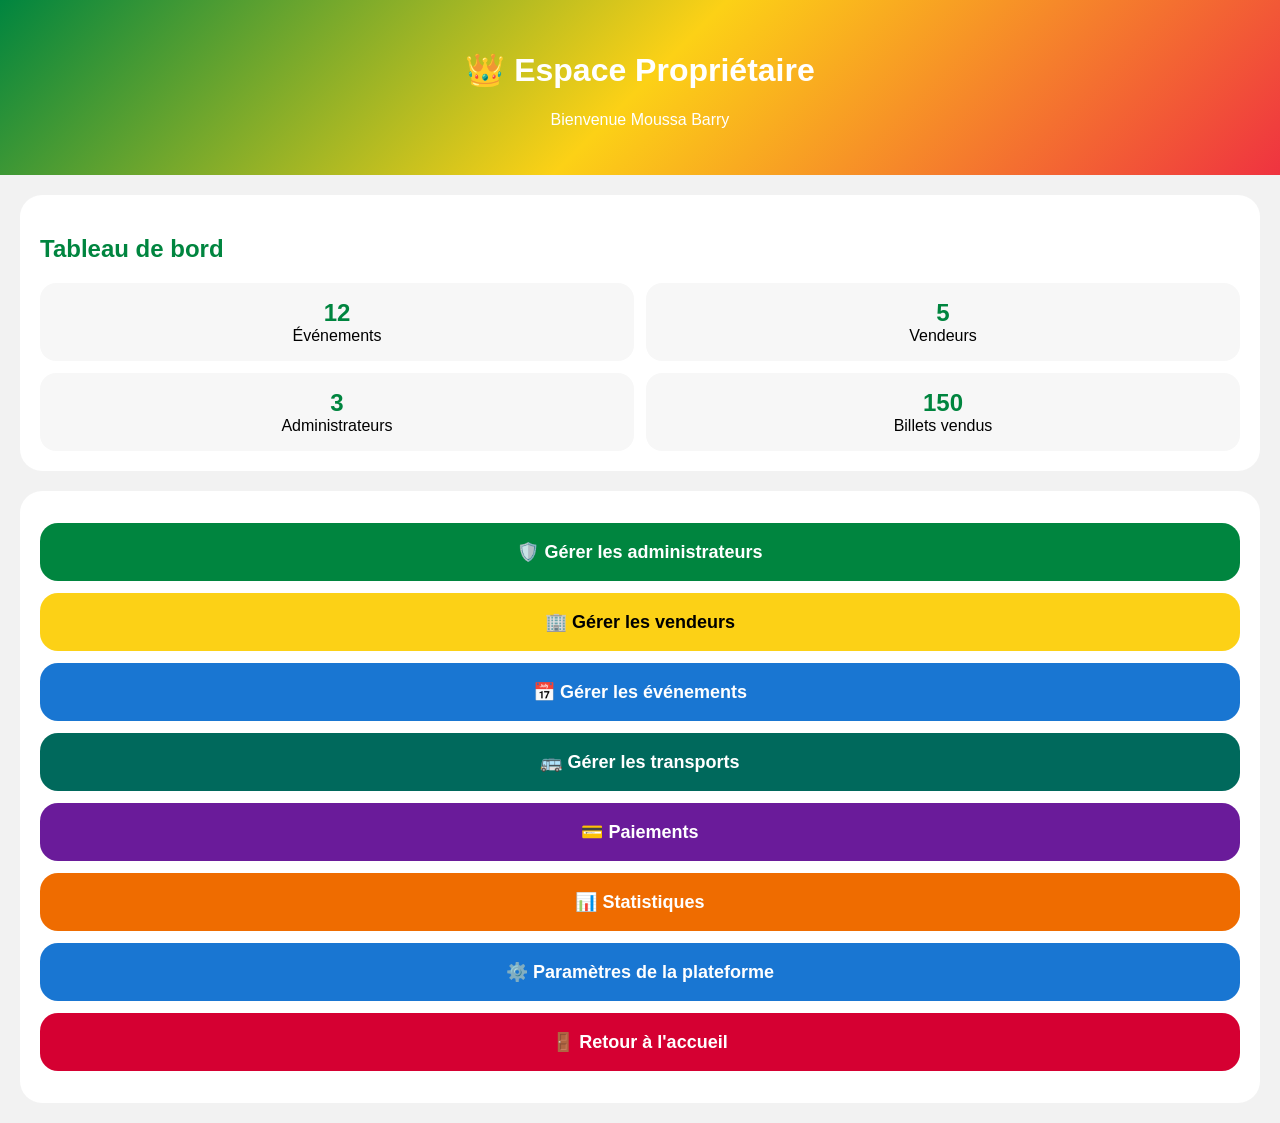
==== admin.html @ 76aff9ab "Update admin.html" ====
<!DOCTYPE html>
<html lang="fr">
<head>
<meta charset="UTF-8">
<meta name="viewport" content="width=device-width, initial-scale=1.0">
<title>FasoPass - Espace Propriétaire</title>
<style>
body{margin:0;font-family:Arial,sans-serif;background:#f2f2f2}
.header{background:linear-gradient(135deg,#00853F,#FCD116,#EF3340);color:white;padding:30px;text-align:center}
.card{background:white;margin:20px;border-radius:22px;padding:20px}
.btn{display:block;text-decoration:none;text-align:center;padding:18px;border-radius:18px;font-weight:bold;margin:12px 0;font-size:18px}
.green{background:#00853F;color:white}
.yellow{background:#FCD116;color:black}
.blue{background:#1976D2;color:white}
.teal{background:#00695C;color:white}
.purple{background:#6A1B9A;color:white}
.orange{background:#EF6C00;color:white}
.red{background:#D50032;color:white}
.stats{display:grid;grid-template-columns:repeat(2,1fr);gap:12px}
.box{background:#f7f7f7;border-radius:16px;padding:16px;text-align:center}
.box h2{margin:0;color:#00853F}
</style>
</head>
<body>

<div class="header">
<h1>👑 Espace Propriétaire</h1>
<p>Bienvenue Moussa Barry</p>
</div>

<div class="card">
<h2 style="color:#00853F;">Tableau de bord</h2>

<div class="stats">
<div class="box"><h2>12</h2>Événements</div>
<div class="box"><h2>5</h2>Vendeurs</div>
<div class="box"><h2>3</h2>Administrateurs</div>
<div class="box"><h2>150</h2>Billets vendus</div>
</div>
</div>

<div class="card">

<a href="#" class="btn green">🛡️ Gérer les administrateurs</a>

<a href="#" class="btn yellow">🏢 Gérer les vendeurs</a>

<a href="#" class="btn blue">📅 Gérer les événements</a>

<a href="#" class="btn teal">🚌 Gérer les transports</a>

<a href="#" class="btn purple">💳 Paiements</a>

<a href="#" class="btn orange">📊 Statistiques</a>

<a href="#" class="btn blue">⚙️ Paramètres de la plateforme</a>

<a href="index.html" class="btn red">🚪 Retour à l'accueil</a>

</div>

</body>
</html>
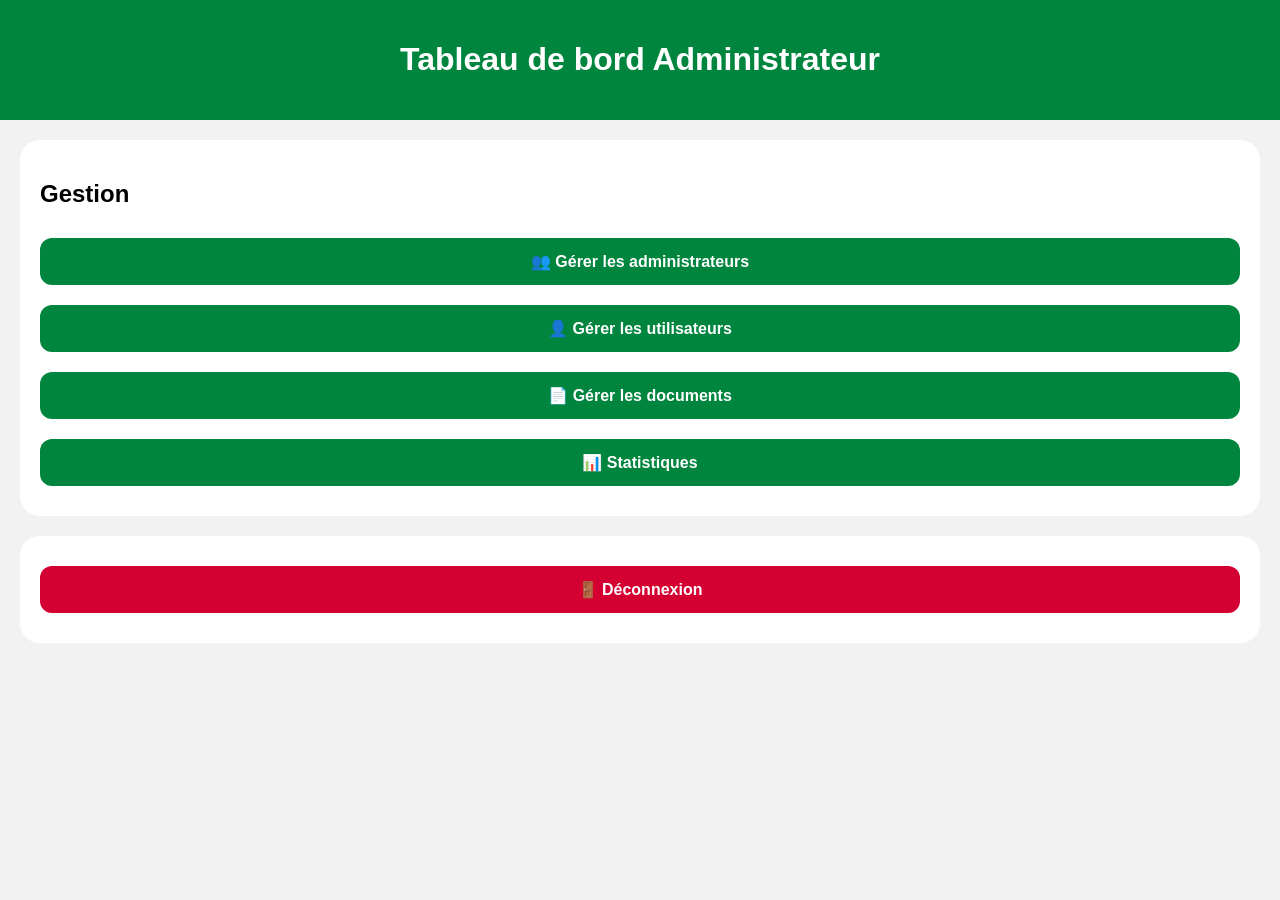
==== commit d3bf3147: "Update admin.html" ====
--- a/admin.html
+++ b/admin.html
@@ -3,60 +3,80 @@
 <head>
 <meta charset="UTF-8">
 <meta name="viewport" content="width=device-width, initial-scale=1.0">
-<title>FasoPass - Espace Propriétaire</title>
+<title>FasoPass - Tableau de bord Admin</title>
+
 <style>
-body{margin:0;font-family:Arial,sans-serif;background:#f2f2f2}
-.header{background:linear-gradient(135deg,#00853F,#FCD116,#EF3340);color:white;padding:30px;text-align:center}
-.card{background:white;margin:20px;border-radius:22px;padding:20px}
-.btn{display:block;text-decoration:none;text-align:center;padding:18px;border-radius:18px;font-weight:bold;margin:12px 0;font-size:18px}
-.green{background:#00853F;color:white}
-.yellow{background:#FCD116;color:black}
-.blue{background:#1976D2;color:white}
-.teal{background:#00695C;color:white}
-.purple{background:#6A1B9A;color:white}
-.orange{background:#EF6C00;color:white}
-.red{background:#D50032;color:white}
-.stats{display:grid;grid-template-columns:repeat(2,1fr);gap:12px}
-.box{background:#f7f7f7;border-radius:16px;padding:16px;text-align:center}
-.box h2{margin:0;color:#00853F}
+body{
+  margin:0;
+  font-family:Arial,sans-serif;
+  background:#f2f2f2;
+}
+.header{
+  background:#00853F;
+  color:white;
+  text-align:center;
+  padding:20px;
+}
+.card{
+  background:white;
+  margin:20px;
+  padding:20px;
+  border-radius:20px;
+}
+button{
+  width:100%;
+  padding:14px;
+  margin:10px 0;
+  border:none;
+  border-radius:12px;
+  font-size:16px;
+  font-weight:bold;
+  cursor:pointer;
+}
+.green{
+  background:#00853F;
+  color:white;
+}
+.red{
+  background:#D50032;
+  color:white;
+}
+a{
+  text-decoration:none;
+}
 </style>
 </head>
+
 <body>
 
 <div class="header">
-<h1>👑 Espace Propriétaire</h1>
-<p>Bienvenue Moussa Barry</p>
+  <h1>Tableau de bord Administrateur</h1>
 </div>
 
 <div class="card">
-<h2 style="color:#00853F;">Tableau de bord</h2>
+  <h2>Gestion</h2>
 
-<div class="stats">
-<div class="box"><h2>12</h2>Événements</div>
-<div class="box"><h2>5</h2>Vendeurs</div>
-<div class="box"><h2>3</h2>Administrateurs</div>
-<div class="box"><h2>150</h2>Billets vendus</div>
-</div>
+  <a href="administrateurs.html">
+    <button class="green">👥 Gérer les administrateurs</button>
+  </a>
+
+  <a href="utilisateurs.html">
+    <button class="green">👤 Gérer les utilisateurs</button>
+  </a>
+
+  <a href="documents.html">
+    <button class="green">📄 Gérer les documents</button>
+  </a>
+
+  <a href="statistiques.html">
+    <button class="green">📊 Statistiques</button>
+  </a>
 </div>
 
 <div class="card">
-
-<a href="#" class="btn green">🛡️ Gérer les administrateurs</a>
-
-<a href="#" class="btn yellow">🏢 Gérer les vendeurs</a>
-
-<a href="#" class="btn blue">📅 Gérer les événements</a>
-
-<a href="#" class="btn teal">🚌 Gérer les transports</a>
-
-<a href="#" class="btn purple">💳 Paiements</a>
-
-<a href="#" class="btn orange">📊 Statistiques</a>
-
-<a href="#" class="btn blue">⚙️ Paramètres de la plateforme</a>
-
-<a href="index.html" class="btn red">🚪 Retour à l'accueil</a>
-
+  <a href="index.html">
+    <button class="red">🚪 Déconnexion</button>
+  </a>
 </div>
 
 </body>
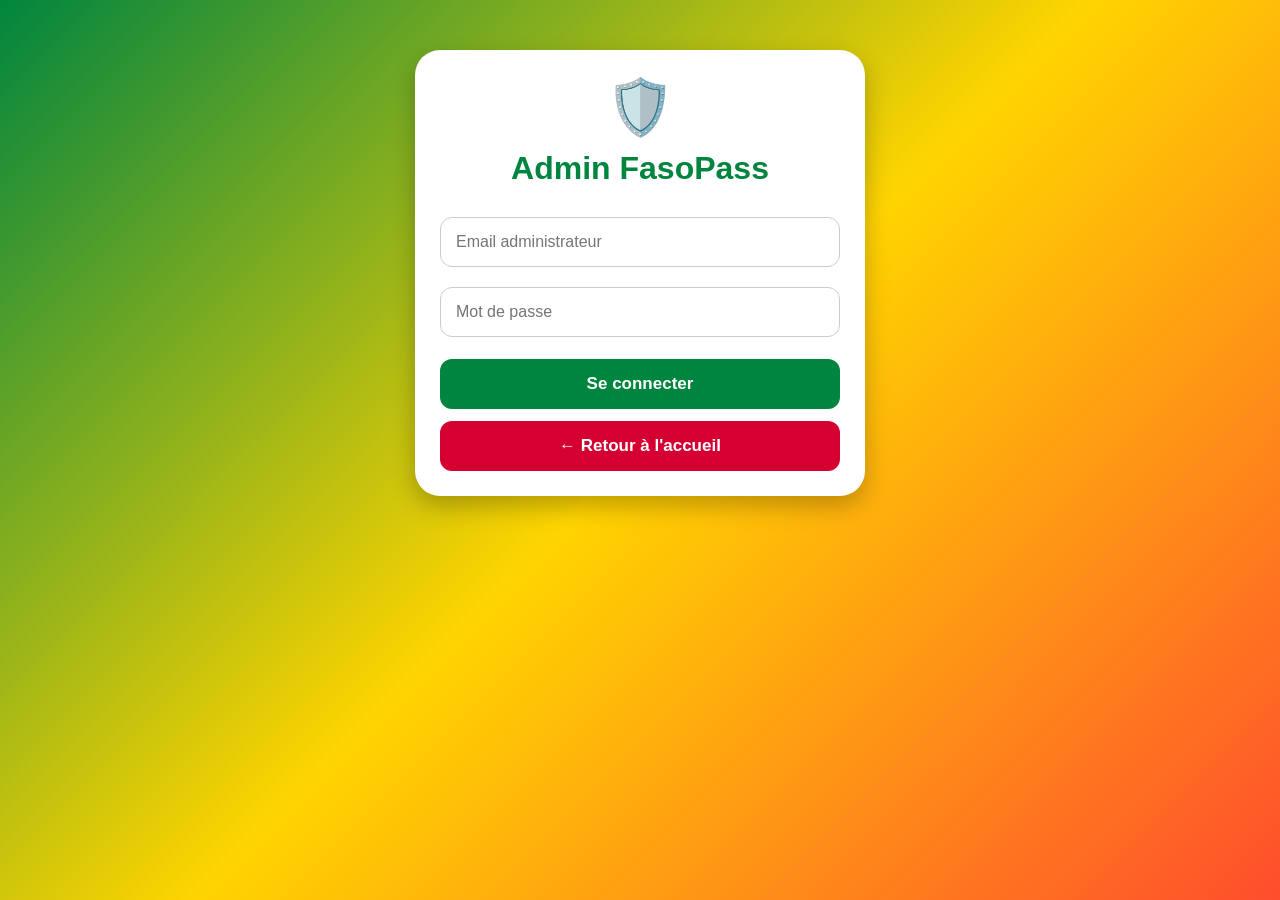
==== commit a976c282: "Update admin.html" ====
--- a/admin.html
+++ b/admin.html
@@ -3,81 +3,139 @@
 <head>
 <meta charset="UTF-8">
 <meta name="viewport" content="width=device-width, initial-scale=1.0">
-<title>FasoPass - Tableau de bord Admin</title>
+<title>FasoPass - Administration</title>
 
 <style>
+*{margin:0;padding:0;box-sizing:border-box}
 body{
-  margin:0;
-  font-family:Arial,sans-serif;
-  background:#f2f2f2;
+font-family:Arial,sans-serif;
+background:linear-gradient(135deg,#00853F,#FFD400,#FF4D2D);
+min-height:100vh;
+padding:20px;
 }
-.header{
-  background:#00853F;
-  color:white;
-  text-align:center;
-  padding:20px;
+.container{
+max-width:450px;
+margin:30px auto;
+background:white;
+border-radius:25px;
+padding:25px;
+box-shadow:0 10px 25px rgba(0,0,0,.25);
 }
-.card{
-  background:white;
-  margin:20px;
-  padding:20px;
-  border-radius:20px;
+.logo{
+font-size:55px;
+text-align:center;
+}
+h1{
+text-align:center;
+color:#00853F;
+margin:10px 0 20px;
+}
+input{
+width:100%;
+padding:15px;
+margin:10px 0;
+border:1px solid #ccc;
+border-radius:12px;
+font-size:16px;
 }
 button{
-  width:100%;
-  padding:14px;
-  margin:10px 0;
-  border:none;
-  border-radius:12px;
-  font-size:16px;
-  font-weight:bold;
-  cursor:pointer;
+width:100%;
+padding:15px;
+margin-top:12px;
+border:none;
+border-radius:12px;
+font-size:17px;
+font-weight:bold;
+cursor:pointer;
 }
-.green{
-  background:#00853F;
-  color:white;
+.green{background:#00853F;color:white;}
+.red{background:#D50032;color:white;}
+.card{
+background:#f7f7f7;
+border-left:6px solid #00853F;
+padding:15px;
+border-radius:12px;
+margin-top:15px;
 }
-.red{
-  background:#D50032;
-  color:white;
-}
-a{
-  text-decoration:none;
-}
+a{text-decoration:none;}
+#dashboard{display:none;}
 </style>
 </head>
 
 <body>
 
-<div class="header">
-  <h1>Tableau de bord Administrateur</h1>
+<div class="container" id="loginBox">
+
+<div class="logo">🛡️</div>
+<h1>Admin FasoPass</h1>
+
+<input id="email" type="email" placeholder="Email administrateur">
+<input id="password" type="password" placeholder="Mot de passe">
+
+<button class="green" onclick="login()">Se connecter</button>
+
+<a href="index.html">
+<button class="red">← Retour à l'accueil</button>
+</a>
+
+</div>
+
+<div class="container" id="dashboard">
+
+<div class="logo">🎟️</div>
+<h1>Tableau de bord</h1>
+
+<div class="card">
+<a href="administrateurs.html">
+<button class="green">👥 Gérer les administrateurs</button>
+</a>
 </div>
 
 <div class="card">
-  <h2>Gestion</h2>
-
-  <a href="administrateurs.html">
-    <button class="green">👥 Gérer les administrateurs</button>
-  </a>
-
-  <a href="utilisateurs.html">
-    <button class="green">👤 Gérer les utilisateurs</button>
-  </a>
-
-  <a href="documents.html">
-    <button class="green">📄 Gérer les documents</button>
-  </a>
-
-  <a href="statistiques.html">
-    <button class="green">📊 Statistiques</button>
-  </a>
+<a href="utilisateurs.html">
+<button class="green">👤 Gérer les utilisateurs</button>
+</a>
 </div>
 
 <div class="card">
-  <a href="index.html">
-    <button class="red">🚪 Déconnexion</button>
-  </a>
+<a href="documents.html">
+<button class="green">📄 Gérer les documents</button>
+</a>
 </div>
+
+<div class="card">
+<a href="statistiques.html">
+<button class="green">📊 Statistiques</button>
+</a>
+</div>
+
+<button class="red" onclick="logout()">🚪 Déconnexion</button>
+
+</div>
+
+<script>
+const ADMIN_EMAIL="admin@fasopass.bf";
+const ADMIN_PASSWORD="FasoPass2026";
+
+function login(){
+const email=document.getElementById("email").value.trim();
+const password=document.getElementById("password").value;
+
+if(email===ADMIN_EMAIL && password===ADMIN_PASSWORD){
+document.getElementById("loginBox").style.display="none";
+document.getElementById("dashboard").style.display="block";
+}else{
+alert("Email ou mot de passe incorrect.");
+}
+}
+
+function logout(){
+document.getElementById("dashboard").style.display="none";
+document.getElementById("loginBox").style.display="block";
+document.getElementById("email").value="";
+document.getElementById("password").value="";
+}
+</script>
 
 </body>
 </html>
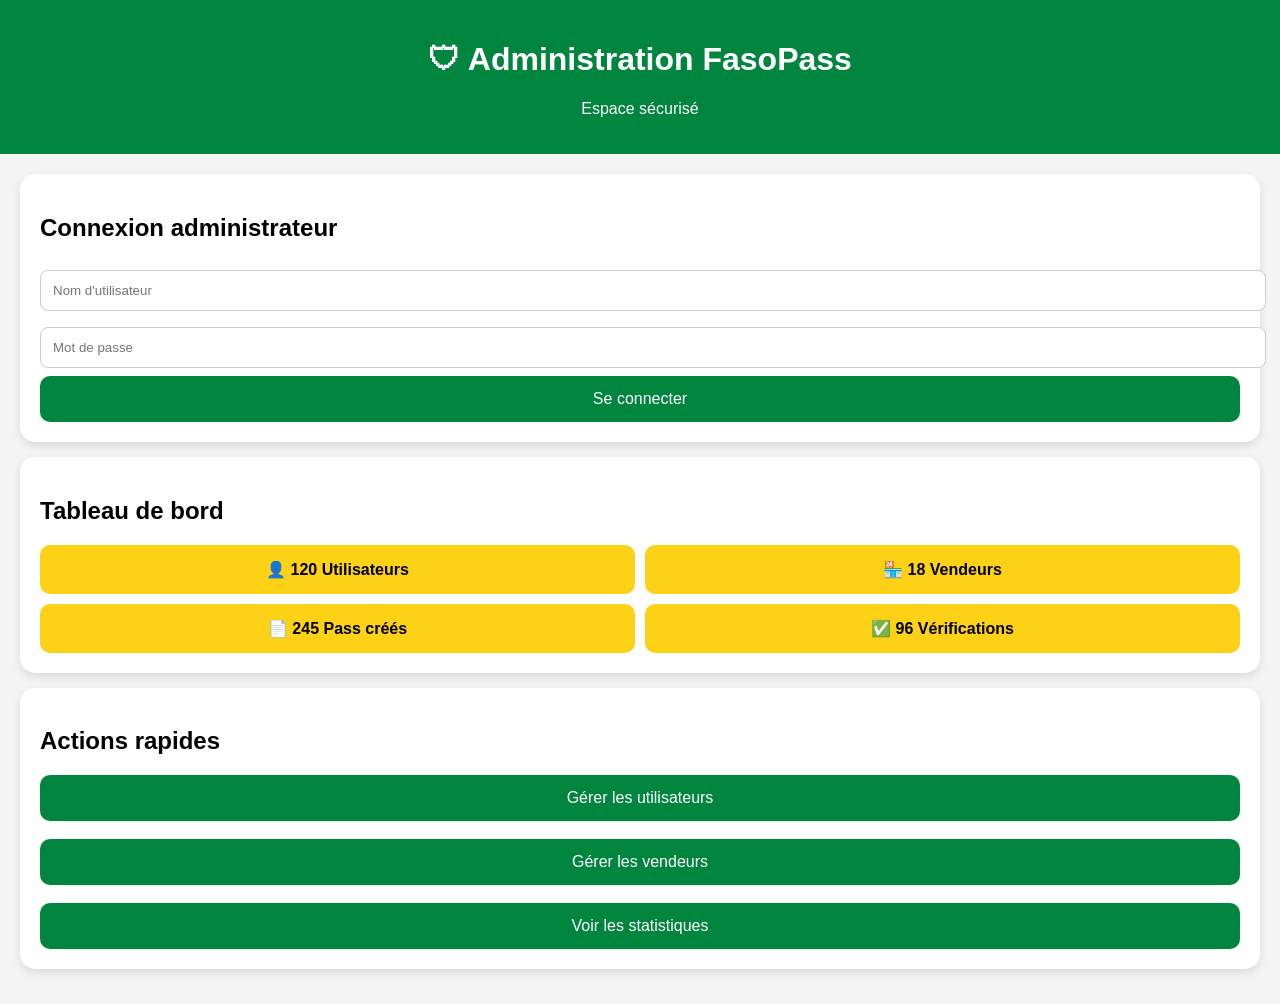
==== commit 7a7b2ce5: "Update admin.html" ====
--- a/admin.html
+++ b/admin.html
@@ -4,138 +4,53 @@
 <meta charset="UTF-8">
 <meta name="viewport" content="width=device-width, initial-scale=1.0">
 <title>FasoPass - Administration</title>
-
 <style>
-*{margin:0;padding:0;box-sizing:border-box}
-body{
-font-family:Arial,sans-serif;
-background:linear-gradient(135deg,#00853F,#FFD400,#FF4D2D);
-min-height:100vh;
-padding:20px;
-}
-.container{
-max-width:450px;
-margin:30px auto;
-background:white;
-border-radius:25px;
-padding:25px;
-box-shadow:0 10px 25px rgba(0,0,0,.25);
-}
-.logo{
-font-size:55px;
-text-align:center;
-}
-h1{
-text-align:center;
-color:#00853F;
-margin:10px 0 20px;
-}
-input{
-width:100%;
-padding:15px;
-margin:10px 0;
-border:1px solid #ccc;
-border-radius:12px;
-font-size:16px;
-}
-button{
-width:100%;
-padding:15px;
-margin-top:12px;
-border:none;
-border-radius:12px;
-font-size:17px;
-font-weight:bold;
-cursor:pointer;
-}
-.green{background:#00853F;color:white;}
-.red{background:#D50032;color:white;}
-.card{
-background:#f7f7f7;
-border-left:6px solid #00853F;
-padding:15px;
-border-radius:12px;
-margin-top:15px;
-}
-a{text-decoration:none;}
-#dashboard{display:none;}
+body{margin:0;font-family:Arial,sans-serif;background:#f4f4f4}
+header{background:#00853F;color:white;padding:20px;text-align:center}
+.container{padding:20px}
+.card{background:white;padding:20px;border-radius:15px;margin-bottom:15px;box-shadow:0 4px 10px rgba(0,0,0,.1)}
+input{width:100%;padding:12px;margin:8px 0;border:1px solid #ccc;border-radius:8px}
+button{width:100%;padding:14px;background:#00853F;color:white;border:none;border-radius:10px;font-size:16px}
+.stats{display:grid;grid-template-columns:1fr 1fr;gap:10px}
+.stat{background:#FCD116;padding:15px;border-radius:10px;text-align:center;font-weight:bold}
 </style>
 </head>
-
 <body>
 
-<div class="container" id="loginBox">
+<header>
+<h1>🛡 Administration FasoPass</h1>
+<p>Espace sécurisé</p>
+</header>
 
-<div class="logo">🛡️</div>
-<h1>Admin FasoPass</h1>
+<div class="container">
 
-<input id="email" type="email" placeholder="Email administrateur">
-<input id="password" type="password" placeholder="Mot de passe">
+<div class="card">
+<h2>Connexion administrateur</h2>
+<input type="text" placeholder="Nom d'utilisateur">
+<input type="password" placeholder="Mot de passe">
+<button>Se connecter</button>
+</div>
 
-<button class="green" onclick="login()">Se connecter</button>
+<div class="card">
+<h2>Tableau de bord</h2>
+<div class="stats">
+<div class="stat">👤 120 Utilisateurs</div>
+<div class="stat">🏪 18 Vendeurs</div>
+<div class="stat">📄 245 Pass créés</div>
+<div class="stat">✅ 96 Vérifications</div>
+</div>
+</div>
 
-<a href="index.html">
-<button class="red">← Retour à l'accueil</button>
-</a>
+<div class="card">
+<h2>Actions rapides</h2>
+<button>Gérer les utilisateurs</button>
+<br><br>
+<button>Gérer les vendeurs</button>
+<br><br>
+<button>Voir les statistiques</button>
+</div>
 
 </div>
 
-<div class="container" id="dashboard">
-
-<div class="logo">🎟️</div>
-<h1>Tableau de bord</h1>
-
-<div class="card">
-<a href="administrateurs.html">
-<button class="green">👥 Gérer les administrateurs</button>
-</a>
-</div>
-
-<div class="card">
-<a href="utilisateurs.html">
-<button class="green">👤 Gérer les utilisateurs</button>
-</a>
-</div>
-
-<div class="card">
-<a href="documents.html">
-<button class="green">📄 Gérer les documents</button>
-</a>
-</div>
-
-<div class="card">
-<a href="statistiques.html">
-<button class="green">📊 Statistiques</button>
-</a>
-</div>
-
-<button class="red" onclick="logout()">🚪 Déconnexion</button>
-
-</div>
-
-<script>
-const ADMIN_EMAIL="admin@fasopass.bf";
-const ADMIN_PASSWORD="FasoPass2026";
-
-function login(){
-const email=document.getElementById("email").value.trim();
-const password=document.getElementById("password").value;
-
-if(email===ADMIN_EMAIL && password===ADMIN_PASSWORD){
-document.getElementById("loginBox").style.display="none";
-document.getElementById("dashboard").style.display="block";
-}else{
-alert("Email ou mot de passe incorrect.");
-}
-}
-
-function logout(){
-document.getElementById("dashboard").style.display="none";
-document.getElementById("loginBox").style.display="block";
-document.getElementById("email").value="";
-document.getElementById("password").value="";
-}
-</script>
-
 </body>
 </html>
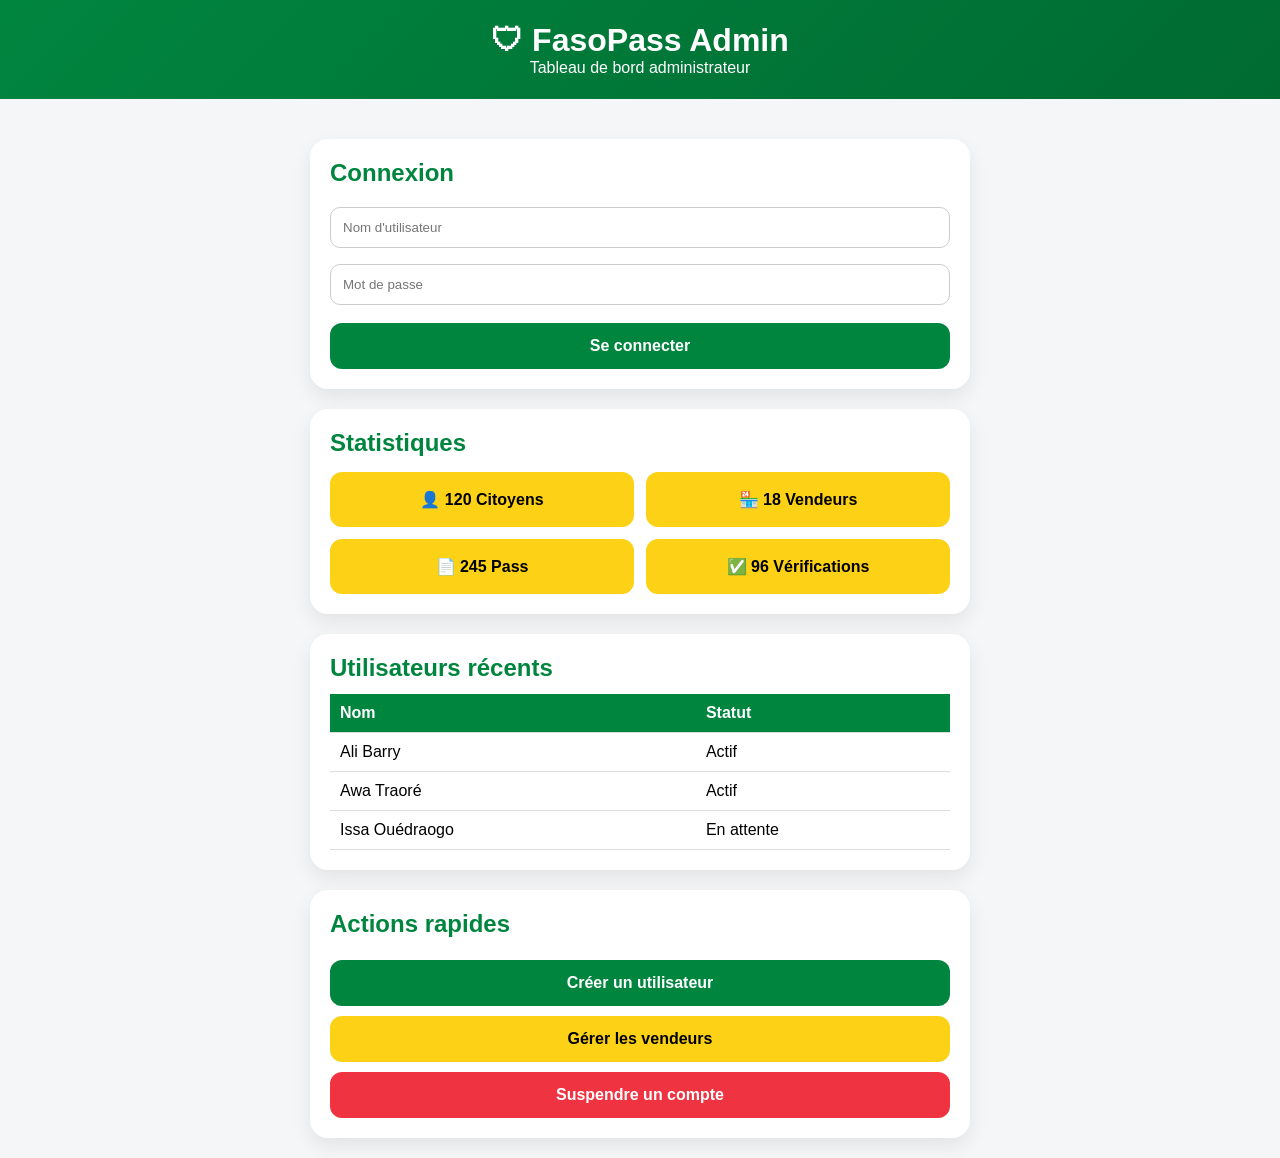
==== commit 3648e7a7: "Update admin.html" ====
--- a/admin.html
+++ b/admin.html
@@ -4,50 +4,134 @@
 <meta charset="UTF-8">
 <meta name="viewport" content="width=device-width, initial-scale=1.0">
 <title>FasoPass - Administration</title>
+
 <style>
-body{margin:0;font-family:Arial,sans-serif;background:#f4f4f4}
-header{background:#00853F;color:white;padding:20px;text-align:center}
-.container{padding:20px}
-.card{background:white;padding:20px;border-radius:15px;margin-bottom:15px;box-shadow:0 4px 10px rgba(0,0,0,.1)}
-input{width:100%;padding:12px;margin:8px 0;border:1px solid #ccc;border-radius:8px}
-button{width:100%;padding:14px;background:#00853F;color:white;border:none;border-radius:10px;font-size:16px}
-.stats{display:grid;grid-template-columns:1fr 1fr;gap:10px}
-.stat{background:#FCD116;padding:15px;border-radius:10px;text-align:center;font-weight:bold}
+*{margin:0;padding:0;box-sizing:border-box}
+body{font-family:Arial,sans-serif;background:#f4f6f8}
+header{
+background:linear-gradient(135deg,#00853F,#006B31);
+color:white;
+padding:22px;
+text-align:center;
+}
+.container{max-width:700px;margin:auto;padding:20px}
+.card{
+background:white;
+padding:20px;
+margin-top:20px;
+border-radius:18px;
+box-shadow:0 8px 20px rgba(0,0,0,.08);
+}
+h2{color:#00853F;margin-bottom:12px}
+input{
+width:100%;
+padding:12px;
+margin:8px 0;
+border:1px solid #ccc;
+border-radius:10px;
+}
+button{
+width:100%;
+padding:14px;
+margin-top:10px;
+border:none;
+border-radius:12px;
+font-size:16px;
+font-weight:bold;
+cursor:pointer;
+}
+.green{background:#00853F;color:white}
+.gold{background:#FCD116;color:black}
+.red{background:#EF3340;color:white}
+.stats{
+display:grid;
+grid-template-columns:1fr 1fr;
+gap:12px;
+margin-top:15px;
+}
+.stat{
+background:#FCD116;
+padding:18px;
+border-radius:12px;
+text-align:center;
+font-weight:bold;
+}
+table{
+width:100%;
+border-collapse:collapse;
+margin-top:12px;
+}
+th,td{
+padding:10px;
+border-bottom:1px solid #ddd;
+text-align:left;
+}
+th{background:#00853F;color:white}
 </style>
 </head>
+
 <body>
 
 <header>
-<h1>🛡 Administration FasoPass</h1>
-<p>Espace sécurisé</p>
+<h1>🛡 FasoPass Admin</h1>
+<p>Tableau de bord administrateur</p>
 </header>
 
 <div class="container">
 
 <div class="card">
-<h2>Connexion administrateur</h2>
+<h2>Connexion</h2>
 <input type="text" placeholder="Nom d'utilisateur">
 <input type="password" placeholder="Mot de passe">
-<button>Se connecter</button>
+<button class="green">Se connecter</button>
 </div>
 
 <div class="card">
-<h2>Tableau de bord</h2>
+<h2>Statistiques</h2>
+
 <div class="stats">
-<div class="stat">👤 120 Utilisateurs</div>
+<div class="stat">👤 120 Citoyens</div>
 <div class="stat">🏪 18 Vendeurs</div>
-<div class="stat">📄 245 Pass créés</div>
+<div class="stat">📄 245 Pass</div>
 <div class="stat">✅ 96 Vérifications</div>
 </div>
+
+</div>
+
+<div class="card">
+<h2>Utilisateurs récents</h2>
+
+<table>
+<tr>
+<th>Nom</th>
+<th>Statut</th>
+</tr>
+
+<tr>
+<td>Ali Barry</td>
+<td>Actif</td>
+</tr>
+
+<tr>
+<td>Awa Traoré</td>
+<td>Actif</td>
+</tr>
+
+<tr>
+<td>Issa Ouédraogo</td>
+<td>En attente</td>
+</tr>
+</table>
+
 </div>
 
 <div class="card">
 <h2>Actions rapides</h2>
-<button>Gérer les utilisateurs</button>
-<br><br>
-<button>Gérer les vendeurs</button>
-<br><br>
-<button>Voir les statistiques</button>
+
+<button class="green">Créer un utilisateur</button>
+<button class="gold">Gérer les vendeurs</button>
+<button class="red">Suspendre un compte</button>
+
 </div>
 
 </div>
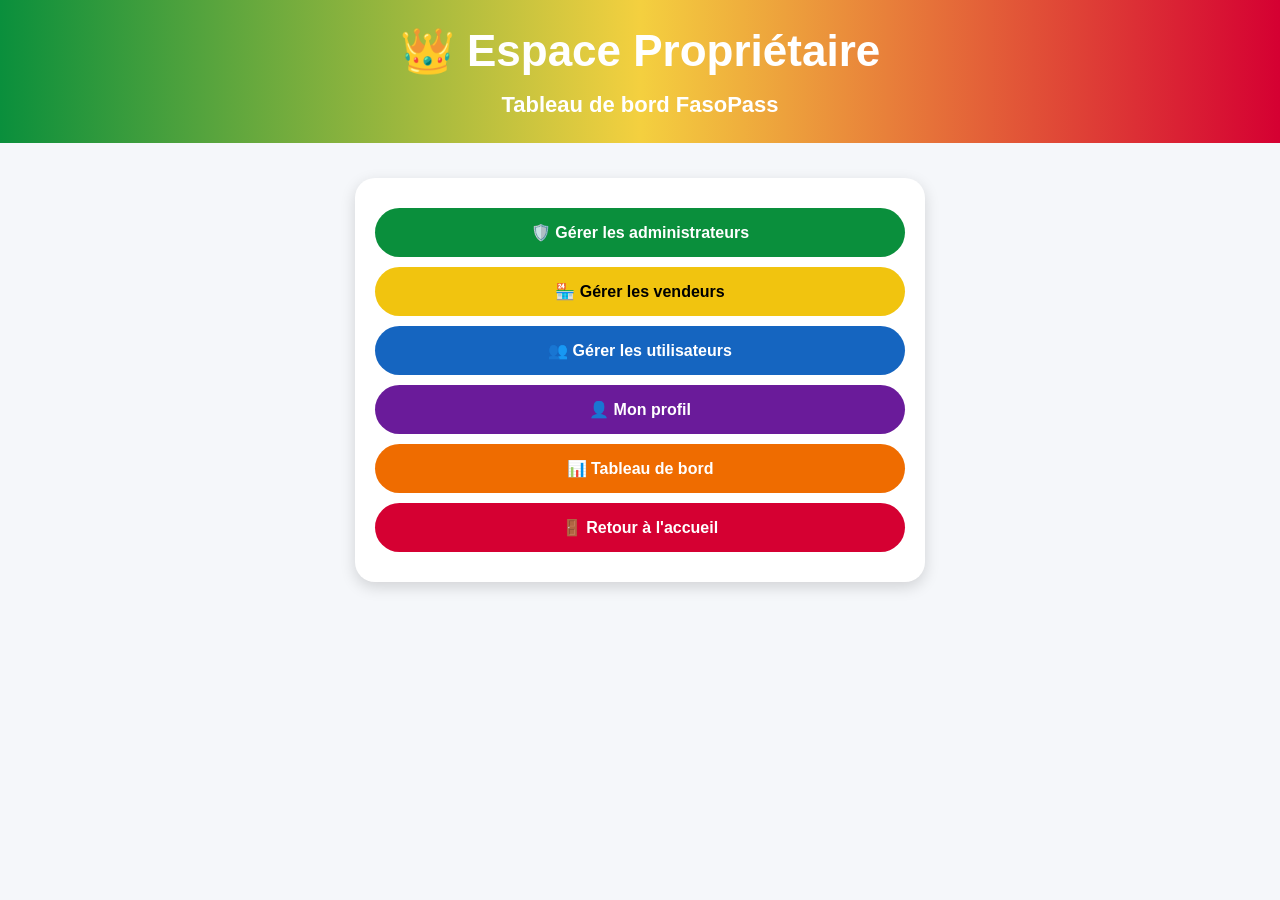
==== commit 8458a678: "Update admin.html" ====
--- a/admin.html
+++ b/admin.html
@@ -3,137 +3,56 @@
 <head>
 <meta charset="UTF-8">
 <meta name="viewport" content="width=device-width, initial-scale=1.0">
-<title>FasoPass - Administration</title>
+<title>FasoPass - Espace Propriétaire</title>
+<link rel="stylesheet" href="css/style.css">
 
 <style>
-*{margin:0;padding:0;box-sizing:border-box}
-body{font-family:Arial,sans-serif;background:#f4f6f8}
-header{
-background:linear-gradient(135deg,#00853F,#006B31);
+body{margin:0;background:#f5f7fa;font-family:Arial,sans-serif;}
+header{background:linear-gradient(90deg,#0a8f3c,#f4d03f,#d50032);padding:25px;text-align:center;color:white;}
+.container{max-width:600px;margin:20px auto;padding:15px;}
+.card{background:white;padding:20px;border-radius:20px;box-shadow:0 5px 15px rgba(0,0,0,.15);}
+.btn{
+display:block;
+text-decoration:none;
+text-align:center;
+padding:15px;
+margin:10px 0;
+border-radius:30px;
+font-weight:bold;
 color:white;
-padding:22px;
-text-align:center;
 }
-.container{max-width:700px;margin:auto;padding:20px}
-.card{
-background:white;
-padding:20px;
-margin-top:20px;
-border-radius:18px;
-box-shadow:0 8px 20px rgba(0,0,0,.08);
-}
-h2{color:#00853F;margin-bottom:12px}
-input{
-width:100%;
-padding:12px;
-margin:8px 0;
-border:1px solid #ccc;
-border-radius:10px;
-}
-button{
-width:100%;
-padding:14px;
-margin-top:10px;
-border:none;
-border-radius:12px;
-font-size:16px;
-font-weight:bold;
-cursor:pointer;
-}
-.green{background:#00853F;color:white}
-.gold{background:#FCD116;color:black}
-.red{background:#EF3340;color:white}
-.stats{
-display:grid;
-grid-template-columns:1fr 1fr;
-gap:12px;
-margin-top:15px;
-}
-.stat{
-background:#FCD116;
-padding:18px;
-border-radius:12px;
-text-align:center;
-font-weight:bold;
-}
-table{
-width:100%;
-border-collapse:collapse;
-margin-top:12px;
-}
-th,td{
-padding:10px;
-border-bottom:1px solid #ddd;
-text-align:left;
-}
-th{background:#00853F;color:white}
+.green{background:#0a8f3c;}
+.yellow{background:#f1c40f;color:black;}
+.blue{background:#1565c0;}
+.purple{background:#6a1b9a;}
+.orange{background:#ef6c00;}
+.red{background:#d50032;}
 </style>
 </head>
 
 <body>
 
 <header>
-<h1>🛡 FasoPass Admin</h1>
-<p>Tableau de bord administrateur</p>
+<h1>👑 Espace Propriétaire</h1>
+<p>Tableau de bord FasoPass</p>
 </header>
 
 <div class="container">
+<div class="card">
 
-<div class="card">
-<h2>Connexion</h2>
-<input type="text" placeholder="Nom d'utilisateur">
-<input type="password" placeholder="Mot de passe">
-<button class="green">Se connecter</button>
-</div>
+<a href="administrateurs.html" class="btn green">🛡️ Gérer les administrateurs</a>
 
-<div class="card">
-<h2>Statistiques</h2>
+<a href="vendeurs.html" class="btn yellow">🏪 Gérer les vendeurs</a>
 
-<div class="stats">
-<div class="stat">👤 120 Citoyens</div>
-<div class="stat">🏪 18 Vendeurs</div>
-<div class="stat">📄 245 Pass</div>
-<div class="stat">✅ 96 Vérifications</div>
-</div>
+<a href="utilisateurs.html" class="btn blue">👥 Gérer les utilisateurs</a>
+
+<a href="profil.html" class="btn purple">👤 Mon profil</a>
+
+<a href="dashboard.html" class="btn orange">📊 Tableau de bord</a>
+
+<a href="index.html" class="btn red">🚪 Retour à l'accueil</a>
 
 </div>
-
-<div class="card">
-<h2>Utilisateurs récents</h2>
-
-<table>
-<tr>
-<th>Nom</th>
-<th>Statut</th>
-</tr>
-
-<tr>
-<td>Ali Barry</td>
-<td>Actif</td>
-</tr>
-
-<tr>
-<td>Awa Traoré</td>
-<td>Actif</td>
-</tr>
-
-<tr>
-<td>Issa Ouédraogo</td>
-<td>En attente</td>
-</tr>
-</table>
-
-</div>
-
-<div class="card">
-<h2>Actions rapides</h2>
-
-<button class="green">Créer un utilisateur</button>
-<button class="gold">Gérer les vendeurs</button>
-<button class="red">Suspendre un compte</button>
-
-</div>
-
 </div>
 
 </body>
--- a/css/style.css
+++ b/css/style.css
@@ -0,0 +1,108 @@
+/* ===== FasoPass - Style principal ===== */
+
+*{
+  margin:0;
+  padding:0;
+  box-sizing:border-box;
+  font-family:Arial, Helvetica, sans-serif;
+}
+
+body{
+  background:#f5f7fa;
+  color:#222;
+}
+
+header{
+  background:#0b5ed7;
+  color:white;
+  padding:18px;
+  text-align:center;
+  font-size:22px;
+  font-weight:bold;
+}
+
+.container{
+  width:90%;
+  max-width:500px;
+  margin:20px auto;
+}
+
+.card{
+  background:white;
+  padding:20px;
+  border-radius:15px;
+  box-shadow:0 4px 12px rgba(0,0,0,.1);
+  margin-bottom:20px;
+}
+
+h1,h2,h3{
+  margin-bottom:15px;
+}
+
+input,select,textarea{
+  width:100%;
+  padding:12px;
+  margin:8px 0;
+  border:1px solid #ccc;
+  border-radius:10px;
+  font-size:16px;
+}
+
+button{
+  width:100%;
+  padding:12px;
+  background:#0b5ed7;
+  color:white;
+  border:none;
+  border-radius:10px;
+  font-size:16px;
+  cursor:pointer;
+  transition:.3s;
+}
+
+button:hover{
+  background:#084298;
+}
+
+.btn-secondary{
+  background:#198754;
+}
+
+.btn-secondary:hover{
+  background:#146c43;
+}
+
+table{
+  width:100%;
+  border-collapse:collapse;
+  margin-top:15px;
+}
+
+table th,
+table td{
+  border:1px solid #ddd;
+  padding:10px;
+  text-align:left;
+}
+
+table th{
+  background:#0b5ed7;
+  color:white;
+}
+
+.success{
+  color:#198754;
+  font-weight:bold;
+}
+
+.error{
+  color:#dc3545;
+  font-weight:bold;
+}
+
+footer{
+  text-align:center;
+  padding:15px;
+  color:#666;
+  margin-top:30px;
+}
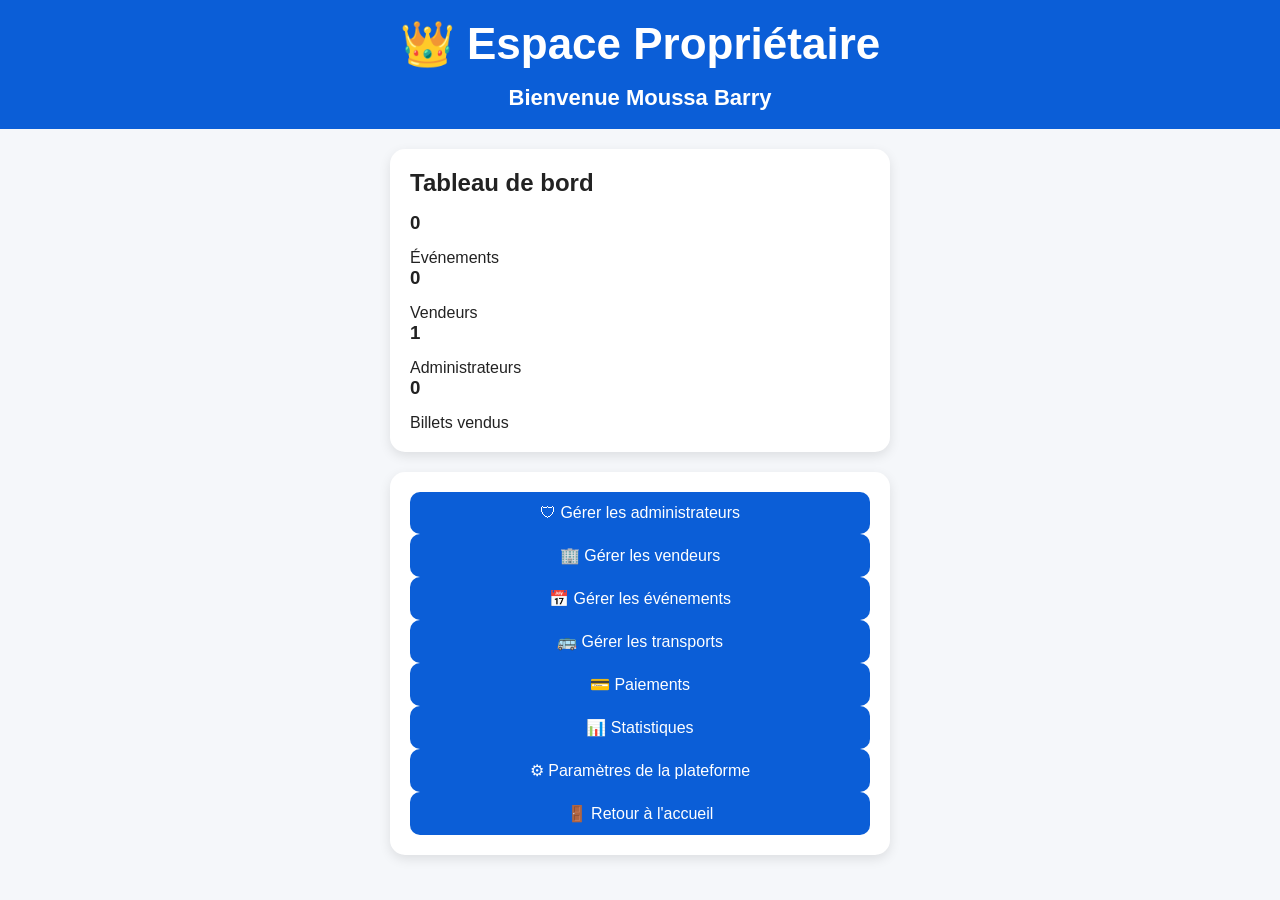
==== commit 395e6da2: "Update admin.html" ====
--- a/admin.html
+++ b/admin.html
@@ -3,57 +3,52 @@
 <head>
 <meta charset="UTF-8">
 <meta name="viewport" content="width=device-width, initial-scale=1.0">
-<title>FasoPass - Espace Propriétaire</title>
+<title>FasoPass - Administration</title>
 <link rel="stylesheet" href="css/style.css">
-
-<style>
-body{margin:0;background:#f5f7fa;font-family:Arial,sans-serif;}
-header{background:linear-gradient(90deg,#0a8f3c,#f4d03f,#d50032);padding:25px;text-align:center;color:white;}
-.container{max-width:600px;margin:20px auto;padding:15px;}
-.card{background:white;padding:20px;border-radius:20px;box-shadow:0 5px 15px rgba(0,0,0,.15);}
-.btn{
-display:block;
-text-decoration:none;
-text-align:center;
-padding:15px;
-margin:10px 0;
-border-radius:30px;
-font-weight:bold;
-color:white;
-}
-.green{background:#0a8f3c;}
-.yellow{background:#f1c40f;color:black;}
-.blue{background:#1565c0;}
-.purple{background:#6a1b9a;}
-.orange{background:#ef6c00;}
-.red{background:#d50032;}
-</style>
 </head>
-
 <body>
 
-<header>
-<h1>👑 Espace Propriétaire</h1>
-<p>Tableau de bord FasoPass</p>
+<header class="hero">
+  <h1>👑 Espace Propriétaire</h1>
+  <p>Bienvenue Moussa Barry</p>
 </header>
 
 <div class="container">
-<div class="card">
 
-<a href="administrateurs.html" class="btn green">🛡️ Gérer les administrateurs</a>
+  <section class="card">
+    <h2>Tableau de bord</h2>
 
-<a href="vendeurs.html" class="btn yellow">🏪 Gérer les vendeurs</a>
+    <div class="stats">
+      <div class="stat"><h3 id="nbEvenements">0</h3><p>Événements</p></div>
+      <div class="stat"><h3 id="nbVendeurs">0</h3><p>Vendeurs</p></div>
+      <div class="stat"><h3 id="nbAdmins">1</h3><p>Administrateurs</p></div>
+      <div class="stat"><h3 id="nbBillets">0</h3><p>Billets vendus</p></div>
+    </div>
+  </section>
 
-<a href="utilisateurs.html" class="btn blue">👥 Gérer les utilisateurs</a>
+  <section class="card">
 
-<a href="profil.html" class="btn purple">👤 Mon profil</a>
+    <button id="btnGererAdmins" class="btn green">🛡 Gérer les administrateurs</button>
 
-<a href="dashboard.html" class="btn orange">📊 Tableau de bord</a>
+    <button id="btnGererVendeurs" class="btn yellow">🏢 Gérer les vendeurs</button>
 
-<a href="index.html" class="btn red">🚪 Retour à l'accueil</a>
+    <button id="btnGererEvenements" class="btn blue">📅 Gérer les événements</button>
+
+    <button id="btnGererTransports" class="btn teal">🚌 Gérer les transports</button>
+
+    <button id="btnPaiements" class="btn purple">💳 Paiements</button>
+
+    <button id="btnStatistiques" class="btn orange">📊 Statistiques</button>
+
+    <button id="btnParametres" class="btn blue">⚙ Paramètres de la plateforme</button>
+
+    <button id="btnRetourAccueil" class="btn red">🚪 Retour à l'accueil</button>
+
+  </section>
 
 </div>
-</div>
+
+<script type="module" src="js/app.js"></script>
 
 </body>
 </html>
